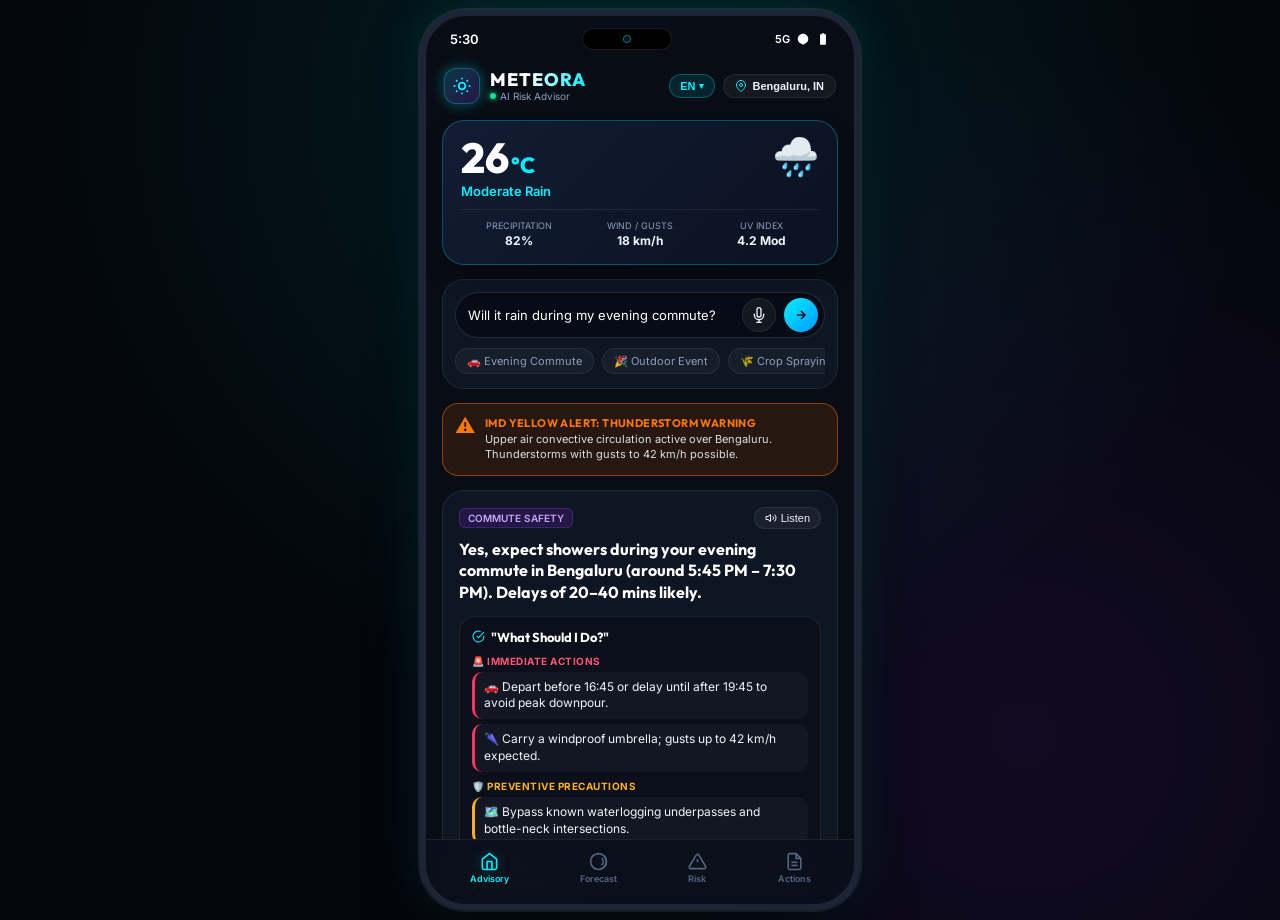
==== mobile/index.html @ ac431d8a "Initial project upload" ====
<!DOCTYPE html>
<html lang="en">
<head>
  <meta charset="UTF-8">
  <meta name="viewport" content="width=device-width, initial-scale=1.0, maximum-scale=1.0, user-scalable=no, viewport-fit=cover">
  <title>METEORA — Mobile AI Weather Advisor</title>
  <meta name="description" content="Dedicated mobile AI weather risk and advisory application with multi-language support.">
  <meta name="theme-color" content="#080c14">
  <meta name="apple-mobile-web-app-capable" content="yes">
  <meta name="apple-mobile-web-app-status-bar-style" content="black-translucent">
  <link rel="manifest" href="./manifest.json">
  <link rel="preconnect" href="https://fonts.googleapis.com">
  <link rel="preconnect" href="https://fonts.gstatic.com" crossorigin>
  <link href="https://fonts.googleapis.com/css2?family=Inter:wght@400;500;600;700&family=JetBrains+Mono:wght@400;500&family=Outfit:wght@500;600;700;800&display=swap" rel="stylesheet">
  <link rel="stylesheet" href="./css/style.css">
</head>
<body>

  <!-- Mobile Smartphone Viewport -->
  <div class="mobile-app-shell">

    <!-- Top Status Bar & Dynamic Island -->
    <div class="mobile-status-bar">
      <span id="statusClock">9:41</span>
      <div class="island-cutout">
        <div class="island-dot"></div>
      </div>
      <div class="status-indicators">
        <span style="font-size: 11px;">5G</span>
        <svg width="14" height="14" viewBox="0 0 24 24" fill="currentColor">
          <path d="M12 3c-4.97 0-9 4.03-9 9 0 2.12.74 4.07 1.97 5.61L12 22l7.03-4.39C20.26 16.07 21 14.12 21 12c0-4.97-4.03-9-9-9z"/>
        </svg>
        <svg width="14" height="14" viewBox="0 0 24 24" fill="currentColor">
          <path d="M17 4h-3V2h-4v2H7v18h10V4z"/>
        </svg>
      </div>
    </div>

    <!-- Mobile Header -->
    <header class="app-header">
      <div class="brand-wrapper">
        <div class="brand-icon">
          <svg viewBox="0 0 24 24">
            <path d="M12 2v2M12 20v2M4.93 4.93l1.41 1.41M17.66 17.66l1.41 1.41M2 12h2M20 12h2M6.34 17.66l-1.41 1.41M19.07 4.93l-1.41 1.41"/>
            <circle cx="12" cy="12" r="4"/>
          </svg>
        </div>
        <div>
          <div class="brand-name" data-i18n="appName">METEORA</div>
          <div class="brand-sub">
            <span class="status-dot"></span>
            <span data-i18n="tagline">AI Risk Advisor</span>
          </div>
        </div>
      </div>

      <div class="header-actions">
        <!-- Multi-Language Switcher Button -->
        <button class="lang-btn" id="openLangBtn" title="Change Language">
          <span id="currentLangCode">EN</span>
          <span style="font-size: 9px;">▾</span>
        </button>

        <!-- Location Pill -->
        <button class="location-pill-btn" id="openLocationBtn" title="Change Location">
          <svg width="12" height="12" viewBox="0 0 24 24" fill="none" stroke="var(--primary)" stroke-width="2">
            <path d="M21 10c0 7-9 13-9 13s-9-6-9-13a9 9 0 0 1 18 0z"></path>
            <circle cx="12" cy="10" r="3"></circle>
          </svg>
          <span class="location-title" id="locationTitle">Bengaluru, IN</span>
        </button>
      </div>
    </header>

    <!-- Scrollable Mobile App Views -->
    <main class="app-scroll-view" id="scrollView">

      <!-- Hero Weather Overview Card -->
      <section class="weather-hero-card" id="forecastSection">
        <div class="hero-main-row">
          <div>
            <div class="hero-temp-number">
              <span id="heroTemp">26</span><span class="temp-unit">°C</span>
            </div>
            <div class="hero-condition-lbl">
              <span id="heroCondition">Partly Cloudy</span>
            </div>
          </div>
          <div class="hero-icon-box" id="heroIcon">⛅</div>
        </div>

        <div class="hero-stat-grid">
          <div class="hero-stat">
            <span class="h-stat-lbl" data-i18n="rainProb">Precipitation</span>
            <span class="h-stat-val" id="statRain">70%</span>
          </div>
          <div class="hero-stat">
            <span class="h-stat-lbl" data-i18n="windGusts">Wind / Gusts</span>
            <span class="h-stat-val" id="statWind">18 km/h</span>
          </div>
          <div class="hero-stat">
            <span class="h-stat-lbl" data-i18n="uvIndex">UV Index</span>
            <span class="h-stat-val" id="statUV">4.2 Mod</span>
          </div>
        </div>
      </section>

      <!-- Voice & Text Question Input Card -->
      <section class="query-card">
        <div class="input-capsule">
          <input 
            type="text" 
            id="queryInput" 
            class="capsule-input" 
            placeholder="Ask weather question..." 
            data-i18n-placeholder="inputPlaceholder"
            value="Will it rain during my evening commute?"
          />

          <!-- Voice Mic Button (Web Speech API) -->
          <button class="voice-trigger-btn" id="voiceBtn" title="Voice Input">
            <svg width="16" height="16" viewBox="0 0 24 24" fill="none" stroke="currentColor" stroke-width="2">
              <path d="M12 1a3 3 0 0 0-3 3v8a3 3 0 0 0 6 0V4a3 3 0 0 0-3-3z"></path>
              <path d="M19 10v2a7 7 0 0 1-14 0v-2"></path>
              <line x1="12" y1="19" x2="12" y2="23"></line>
              <line x1="8" y1="23" x2="16" y2="23"></line>
            </svg>
          </button>

          <!-- Submit Button -->
          <button class="send-trigger-btn" id="sendBtn" title="Send">
            <svg width="14" height="14" viewBox="0 0 24 24" fill="none" stroke="currentColor" stroke-width="2.5">
              <line x1="5" y1="12" x2="19" y2="12"></line>
              <polyline points="12 5 19 12 12 19"></polyline>
            </svg>
          </button>
        </div>

        <!-- Voice Listening Waveform -->
        <div class="listening-bar" id="listenBar">
          <span style="font-size: 10px; font-weight: 700; color: var(--accent-red); margin-right: 6px;">LISTENING...</span>
          <div class="wave-bar"></div>
          <div class="wave-bar"></div>
          <div class="wave-bar"></div>
          <div class="wave-bar"></div>
        </div>

        <!-- Horizontal Preset Scenario Pills -->
        <div class="scenario-scroll-row">
          <div class="s-pill" data-query="Will it rain during my evening commute?">🚗 Evening Commute</div>
          <div class="s-pill" data-query="Can I hold an outdoor wedding reception tonight?">🎉 Outdoor Event</div>
          <div class="s-pill" data-query="Is it safe to spray pesticide on crops today?">🌾 Crop Spraying</div>
          <div class="s-pill" data-query="Severe weather warning active for my area?">⚡ Storm Warning</div>
          <div class="s-pill" data-query="Is UV index safe for an afternoon run?">⚽ Sports & UV</div>
        </div>
      </section>

      <!-- IMD Warning Notification Card -->
      <section class="alert-card alert-yellow" id="alertCard">
        <div class="alert-icon-sign">⚠️</div>
        <div>
          <div class="alert-main-title" id="alertTitle">IMD YELLOW ALERT: THUNDERSTORM WARNING</div>
          <div class="alert-sub-body" id="alertText">Scattered convective precipitation with gusty surface winds expected during peak transit hours.</div>
        </div>
      </section>

      <!-- AI Advisory & "What Should I Do?" Action Matrix -->
      <section class="advisory-box" id="advisorySection">
        <div class="advisory-meta-row">
          <span class="intent-chip" id="intentBadge">Commute Safety</span>
          <button class="audio-listen-btn" id="audioBtn">
            <svg width="12" height="12" viewBox="0 0 24 24" fill="none" stroke="currentColor" stroke-width="2">
              <polygon points="11 5 6 9 2 9 2 15 6 15 11 19 11 5"></polygon>
              <path d="M19.07 4.93a10 10 0 0 1 0 14.14M15.54 8.46a5 5 0 0 1 0 7.07"></path>
            </svg>
            <span id="audioBtnText" data-i18n="listen">Listen</span>
          </button>
        </div>

        <h2 class="direct-answer-text" id="directAnswer">
          Yes, expect showers during your evening commute (5:45 PM – 7:30 PM). Waterlogging likely on major arterial routes.
        </h2>

        <!-- Action Matrix -->
        <div class="matrix-container" id="actionsSection">
          <div class="matrix-header">
            <svg width="13" height="13" viewBox="0 0 24 24" fill="none" stroke="var(--primary)" stroke-width="2">
              <path d="M22 11.08V12a10 10 0 1 1-5.93-9.14"></path>
              <polyline points="22 4 12 14.01 9 11.01"></polyline>
            </svg>
            <span data-i18n="whatShouldIDo">"What Should I Do?"</span>
          </div>

          <!-- Immediate -->
          <div>
            <div class="group-title gt-imm" data-i18n="immediateActions">🚨 Immediate Actions</div>
            <div id="immList">
              <div class="action-row imm">🚗 Depart before 16:45 or after 19:45 to avoid peak downpour.</div>
              <div class="action-row imm">🌂 Carry a sturdy windproof umbrella.</div>
            </div>
          </div>

          <!-- Preventive -->
          <div style="margin-top: 8px;">
            <div class="group-title gt-prev" data-i18n="preventiveActions">🛡️ Preventive Precautions</div>
            <div id="prevList">
              <div class="action-row prev">🔋 Keep phone charged in case of heavy traffic gridlock.</div>
              <div class="action-row prev">🗺️ Avoid low-elevation underpass bottlenecks.</div>
            </div>
          </div>

          <!-- Best Windows -->
          <div style="margin-top: 8px;">
            <div class="group-title gt-win" data-i18n="optimalWindows">⏱️ Optimal Windows</div>
            <div id="winList">
              <div class="action-row win">☀️ Safest travel window: Current time until 16:45.</div>
            </div>
          </div>
        </div>
      </section>

      <!-- Risk Score Analysis Card -->
      <section class="risk-box" id="riskSection">
        <div class="box-title">
          <span data-i18n="riskAnalysis">Multi-Factor Risk Analysis</span>
          <span style="font-family: var(--font-mono); font-size: 10px; color: var(--text-dim);">POSTGRESQL SYNC</span>
        </div>

        <div class="risk-row-visual">
          <div class="gauge-sm">
            <svg class="gauge-svg-circle" viewBox="0 0 90 90">
              <circle class="gauge-track" cx="45" cy="45" r="37"></circle>
              <circle id="riskBarCircle" class="gauge-bar" cx="45" cy="45" r="37"></circle>
            </svg>
            <div class="gauge-inner-content">
              <div class="gauge-number" id="riskDigit">58</div>
              <div style="font-size: 9px; color: var(--text-dim);">/100</div>
            </div>
          </div>

          <div>
            <div class="risk-tag moderate" id="riskBadge">MODERATE RISK</div>
            <p class="risk-tag-text">
              Commute friction and localized water hazards expected. High traffic delay impact.
            </p>
          </div>
        </div>
      </section>

      <!-- Hourly Forecast Swiper Strip -->
      <section class="hourly-box">
        <div class="box-title">
          <span data-i18n="hourlyOutlook">Next 8 Hours Outlook</span>
          <span style="font-size: 10px; color: var(--primary);">Open-Meteo Sync</span>
        </div>

        <div class="hourly-swiper" id="hourlySwiper">
          <!-- Dynamically populated -->
        </div>
      </section>

      <!-- Smart Follow-up Inquiries -->
      <section class="followups-box">
        <div class="f-title">
          <svg width="12" height="12" viewBox="0 0 24 24" fill="none" stroke="currentColor" stroke-width="2">
            <circle cx="12" cy="12" r="10"></circle>
            <path d="M9.09 9a3 3 0 0 1 5.83 1c0 2-3 3-3 3"></path>
            <line x1="12" y1="17" x2="12.01" y2="17"></line>
          </svg>
          <span data-i18n="followUpTitle">Smart Follow-up Inquiries:</span>
        </div>
        <div id="followUpsList">
          <!-- Dynamically populated -->
        </div>
      </section>

    </main>

    <!-- Mobile Bottom Navigation Bar -->
    <nav class="app-bottom-bar">
      <div class="b-tab active" data-target="advisorySection">
        <svg viewBox="0 0 24 24"><path d="M3 9l9-7 9 7v11a2 2 0 0 1-2 2H5a2 2 0 0 1-2-2z"/><polyline points="9 22 9 12 15 12 15 22"/></svg>
        <span data-i18n="tabAdvisory">Advisory</span>
      </div>
      <div class="b-tab" data-target="forecastSection">
        <svg viewBox="0 0 24 24"><circle cx="12" cy="12" r="10"/><path d="M16.2 7.8c2.3 2.3 2.3 6.1 0 8.5"/><path d="M19.1 4.9c3.9 3.9 3.9 10.2 0 14.1"/></svg>
        <span data-i18n="tabForecast">Forecast</span>
      </div>
      <div class="b-tab" data-target="riskSection">
        <svg viewBox="0 0 24 24"><path d="M10.29 3.86L1.82 18a2 2 0 0 0 1.71 3h16.94a2 2 0 0 0 1.71-3L13.71 3.86a2 2 0 0 0-3.42 0z"/><line x1="12" y1="9" x2="12" y2="13"/><line x1="12" y1="17" x2="12.01" y2="17"/></svg>
        <span data-i18n="tabRisk">Risk</span>
      </div>
      <div class="b-tab" data-target="actionsSection">
        <svg viewBox="0 0 24 24"><path d="M14 2H6a2 2 0 0 0-2 2v16a2 2 0 0 0 2 2h12a2 2 0 0 0 2-2V8z"/><polyline points="14 2 14 8 20 8"/><line x1="16" y1="13" x2="8" y2="13"/><line x1="16" y1="17" x2="8" y2="17"/></svg>
        <span data-i18n="tabActions">Actions</span>
      </div>
    </nav>

    <!-- Location Bottom Sheet Modal -->
    <div class="sheet-overlay" id="locationSheet">
      <div class="sheet-modal">
        <div class="sheet-pull-bar"></div>
        <div class="sheet-header-line">
          <span class="sheet-heading" data-i18n="chooseLocation">Choose Location / GPS</span>
          <button class="sheet-close-icon" id="closeLocationBtn">&times;</button>
        </div>

        <input 
          type="text" 
          id="cityInput" 
          class="sheet-search-input" 
          placeholder="Search city (e.g. Mumbai, Tokyo, London)..."
        />

        <button id="gpsBtn" class="sheet-action-gps">
          <svg width="14" height="14" viewBox="0 0 24 24" fill="none" stroke="currentColor" stroke-width="2">
            <polygon points="3 11 22 2 13 21 11 13 3 11"></polygon>
          </svg>
          <span data-i18n="autoGps">Auto-Detect My GPS Coordinates</span>
        </button>

        <div style="font-size: 11px; color: var(--text-muted); margin-bottom: 8px; font-weight: 600;" data-i18n="popularCities">
          POPULAR CITIES:
        </div>
        <div class="sheet-grid-2col">
          <div class="sheet-choice-btn" data-lat="12.9716" data-lon="77.5946" data-name="Bengaluru, IN">Bengaluru</div>
          <div class="sheet-choice-btn" data-lat="19.0760" data-lon="72.8777" data-name="Mumbai, IN">Mumbai</div>
          <div class="sheet-choice-btn" data-lat="28.6139" data-lon="77.2090" data-name="New Delhi, IN">New Delhi</div>
          <div class="sheet-choice-btn" data-lat="13.0827" data-lon="80.2707" data-name="Chennai, IN">Chennai</div>
          <div class="sheet-choice-btn" data-lat="22.5726" data-lon="88.3639" data-name="Kolkata, IN">Kolkata</div>
          <div class="sheet-choice-btn" data-lat="17.3850" data-lon="78.4867" data-name="Hyderabad, IN">Hyderabad</div>
          <div class="sheet-choice-btn" data-lat="40.7128" data-lon="-74.0060" data-name="New York, US">New York</div>
          <div class="sheet-choice-btn" data-lat="51.5074" data-lon="-0.1278" data-name="London, UK">London</div>
          <div class="sheet-choice-btn" data-lat="35.6762" data-lon="139.6503" data-name="Tokyo, JP">Tokyo</div>
          <div class="sheet-choice-btn" data-lat="1.3521" data-lon="103.8198" data-name="Singapore, SG">Singapore</div>
        </div>
      </div>
    </div>

    <!-- Multi-Language Bottom Sheet Modal -->
    <div class="sheet-overlay" id="languageSheet">
      <div class="sheet-modal">
        <div class="sheet-pull-bar"></div>
        <div class="sheet-header-line">
          <span class="sheet-heading" data-i18n="changeLanguage">Select Language</span>
          <button class="sheet-close-icon" id="closeLangBtn">&times;</button>
        </div>

        <div class="sheet-grid-2col" id="langGrid">
          <div class="sheet-choice-btn" data-lang="en">English (English)</div>
          <div class="sheet-choice-btn" data-lang="hi">हिन्दी (Hindi)</div>
          <div class="sheet-choice-btn" data-lang="ta">தமிழ் (Tamil)</div>
          <div class="sheet-choice-btn" data-lang="te">తెలుగు (Telugu)</div>
          <div class="sheet-choice-btn" data-lang="kn">ಕನ್ನಡ (Kannada)</div>
          <div class="sheet-choice-btn" data-lang="bn">বাংলা (Bengali)</div>
          <div class="sheet-choice-btn" data-lang="es">Español (Spanish)</div>
        </div>
      </div>
    </div>

  </div>

  <!-- Scripts: Modular Architecture -->
  <script src="./js/i18n.js"></script>
  <script src="./js/api.js"></script>
  <script src="./js/app.js"></script>
</body>
</html>
---- mobile/css/style.css ----
:root {
  --bg-dark: #080c14;
  --bg-card: rgba(16, 24, 40, 0.82);
  --bg-card-hover: rgba(22, 33, 56, 0.92);
  --border-subtle: rgba(255, 255, 255, 0.08);
  --border-accent: rgba(0, 240, 255, 0.28);
  --primary: #00f0ff;
  --primary-glow: rgba(0, 240, 255, 0.35);
  --accent-green: #00e699;
  --accent-yellow: #ffb020;
  --accent-orange: #ff7700;
  --accent-red: #ff3366;
  --text-main: #f0f4fc;
  --text-muted: #8c9eb9;
  --text-dim: #546684;
  --font-display: 'Outfit', -apple-system, BlinkMacSystemFont, sans-serif;
  --font-body: 'Inter', -apple-system, BlinkMacSystemFont, sans-serif;
  --font-mono: 'JetBrains Mono', monospace;
  --radius-sm: 10px;
  --radius-md: 16px;
  --radius-lg: 22px;
  --radius-xl: 30px;
  --app-max-width: 440px;
}

* {
  box-sizing: border-box;
  margin: 0;
  padding: 0;
  -webkit-tap-highlight-color: transparent;
}

body {
  background-color: #03060b;
  background-image: 
    radial-gradient(circle at 50% 12%, rgba(0, 240, 255, 0.1) 0%, transparent 60%),
    radial-gradient(circle at 80% 80%, rgba(121, 40, 202, 0.12) 0%, transparent 55%);
  color: var(--text-main);
  font-family: var(--font-body);
  min-height: 100vh;
  display: flex;
  justify-content: center;
  align-items: center;
  overflow-x: hidden;
  padding: 10px 0;
}

@media (max-width: 480px) {
  body {
    padding: 0;
    background: var(--bg-dark);
  }
}

/* Mobile Smartphone Container */
.mobile-app-shell {
  width: 100%;
  max-width: var(--app-max-width);
  height: 100vh;
  max-height: 920px;
  background: var(--bg-dark);
  border-radius: 46px;
  border: 6px solid #1c2436;
  box-shadow: 
    0 0 0 2px rgba(255, 255, 255, 0.08),
    0 25px 60px -10px rgba(0, 0, 0, 0.85),
    0 0 45px rgba(0, 240, 255, 0.14);
  display: flex;
  flex-direction: column;
  position: relative;
  overflow: hidden;
}

@media (max-width: 480px) {
  .mobile-app-shell {
    max-width: 100%;
    height: 100vh;
    max-height: 100vh;
    border-radius: 0;
    border: none;
    box-shadow: none;
  }
}

/* Status Bar & Dynamic Island */
.mobile-status-bar {
  display: flex;
  justify-content: space-between;
  align-items: center;
  padding: 12px 24px 8px;
  font-size: 13px;
  font-weight: 600;
  color: #fff;
  z-index: 10;
  user-select: none;
}

.island-cutout {
  width: 90px;
  height: 22px;
  background: #000;
  border-radius: 14px;
  border: 1px solid rgba(255, 255, 255, 0.1);
  display: flex;
  align-items: center;
  justify-content: center;
  gap: 6px;
}

.island-dot {
  width: 8px;
  height: 8px;
  background: #0a1120;
  border-radius: 50%;
  border: 1px solid rgba(0, 240, 255, 0.4);
}

.status-indicators {
  display: flex;
  align-items: center;
  gap: 6px;
}

/* App Header */
.app-header {
  display: flex;
  justify-content: space-between;
  align-items: center;
  padding: 10px 18px 12px;
  z-index: 9;
}

.brand-wrapper {
  display: flex;
  align-items: center;
  gap: 10px;
}

.brand-icon {
  width: 36px;
  height: 36px;
  border-radius: 12px;
  background: linear-gradient(135deg, rgba(0, 240, 255, 0.2), rgba(121, 40, 202, 0.3));
  border: 1px solid var(--border-accent);
  display: flex;
  align-items: center;
  justify-content: center;
  box-shadow: 0 0 14px var(--primary-glow);
}

.brand-icon svg {
  width: 20px;
  height: 20px;
  stroke: var(--primary);
  fill: none;
  stroke-width: 2.2;
}

.brand-name {
  font-family: var(--font-display);
  font-size: 18px;
  font-weight: 800;
  letter-spacing: 1px;
  background: linear-gradient(100deg, #ffffff 40%, var(--primary) 100%);
  -webkit-background-clip: text;
  -webkit-text-fill-color: transparent;
  line-height: 1.1;
}

.brand-sub {
  font-size: 10px;
  color: var(--text-muted);
  display: flex;
  align-items: center;
  gap: 4px;
}

.status-dot {
  width: 6px;
  height: 6px;
  border-radius: 50%;
  background: var(--accent-green);
  box-shadow: 0 0 6px var(--accent-green);
}

.header-actions {
  display: flex;
  align-items: center;
  gap: 8px;
}

/* Language Switcher Button */
.lang-btn {
  display: flex;
  align-items: center;
  gap: 4px;
  background: rgba(0, 240, 255, 0.1);
  border: 1px solid var(--border-accent);
  color: var(--primary);
  border-radius: 18px;
  padding: 5px 10px;
  font-size: 11px;
  font-weight: 700;
  cursor: pointer;
}

.lang-btn:active {
  transform: scale(0.95);
}

/* Location Pill */
.location-pill-btn {
  display: flex;
  align-items: center;
  gap: 5px;
  background: rgba(255, 255, 255, 0.05);
  border: 1px solid var(--border-subtle);
  border-radius: 18px;
  padding: 5px 11px;
  cursor: pointer;
  transition: all 0.2s ease;
}

.location-pill-btn:active {
  transform: scale(0.95);
  background: rgba(0, 240, 255, 0.15);
}

.location-title {
  font-size: 11px;
  font-weight: 600;
  color: var(--text-main);
  max-width: 95px;
  white-space: nowrap;
  overflow: hidden;
  text-overflow: ellipsis;
}

/* Scrollable Body */
.app-scroll-view {
  flex: 1;
  overflow-y: auto;
  overflow-x: hidden;
  padding: 4px 16px 85px;
  scroll-behavior: smooth;
  -webkit-overflow-scrolling: touch;
}

.app-scroll-view::-webkit-scrollbar {
  display: none;
}

/* Weather Snapshot Hero */
.weather-hero-card {
  background: linear-gradient(135deg, rgba(20, 31, 55, 0.88) 0%, rgba(11, 18, 34, 0.96) 100%);
  border: 1px solid var(--border-accent);
  border-radius: var(--radius-lg);
  padding: 16px 18px;
  margin-bottom: 14px;
  position: relative;
  overflow: hidden;
  box-shadow: 0 10px 25px -8px rgba(0, 0, 0, 0.6);
}

.hero-main-row {
  display: flex;
  justify-content: space-between;
  align-items: flex-start;
  margin-bottom: 10px;
}

.hero-temp-number {
  font-family: var(--font-display);
  font-size: 42px;
  font-weight: 800;
  line-height: 1;
  color: #fff;
  display: flex;
  align-items: baseline;
  gap: 2px;
}

.temp-unit {
  font-size: 22px;
  color: var(--primary);
}

.hero-condition-lbl {
  font-size: 13px;
  font-weight: 600;
  color: var(--primary);
  margin-top: 4px;
  display: flex;
  align-items: center;
  gap: 5px;
}

.hero-icon-box {
  font-size: 38px;
  line-height: 1;
}

.hero-stat-grid {
  display: grid;
  grid-template-columns: repeat(3, 1fr);
  gap: 6px;
  border-top: 1px solid var(--border-subtle);
  padding-top: 10px;
}

.hero-stat {
  display: flex;
  flex-direction: column;
  align-items: center;
  text-align: center;
}

.h-stat-lbl {
  font-size: 9px;
  color: var(--text-muted);
  text-transform: uppercase;
}

.h-stat-val {
  font-size: 12px;
  font-weight: 700;
  color: var(--text-main);
  margin-top: 2px;
}

/* Question Input Card */
.query-card {
  background: var(--bg-card);
  border: 1px solid var(--border-subtle);
  border-radius: var(--radius-lg);
  padding: 12px;
  margin-bottom: 14px;
}

.input-capsule {
  display: flex;
  align-items: center;
  gap: 8px;
  background: rgba(7, 11, 20, 0.9);
  border: 1px solid rgba(255, 255, 255, 0.12);
  border-radius: 24px;
  padding: 5px 6px 5px 12px;
  transition: all 0.25s ease;
}

.input-capsule:focus-within {
  border-color: var(--primary);
  box-shadow: 0 0 16px var(--primary-glow);
}

.capsule-input {
  flex: 1;
  background: transparent;
  border: none;
  outline: none;
  color: #fff;
  font-size: 13px;
  font-family: var(--font-body);
}

.capsule-input::placeholder {
  color: var(--text-dim);
}

.voice-trigger-btn {
  width: 34px;
  height: 34px;
  border-radius: 50%;
  background: rgba(255, 255, 255, 0.05);
  border: 1px solid var(--border-subtle);
  color: var(--text-main);
  display: flex;
  align-items: center;
  justify-content: center;
  cursor: pointer;
  flex-shrink: 0;
  transition: all 0.2s ease;
}

.voice-trigger-btn:active {
  transform: scale(0.92);
}

.voice-trigger-btn.recording {
  background: rgba(255, 51, 102, 0.2);
  border-color: var(--accent-red);
  color: var(--accent-red);
  animation: pulse-red 1.2s infinite;
}

@keyframes pulse-red {
  0% { box-shadow: 0 0 0 0 rgba(255, 51, 102, 0.7); }
  70% { box-shadow: 0 0 0 10px rgba(255, 51, 102, 0); }
  100% { box-shadow: 0 0 0 0 rgba(255, 51, 102, 0); }
}

.send-trigger-btn {
  width: 34px;
  height: 34px;
  border-radius: 50%;
  background: linear-gradient(135deg, var(--primary) 0%, #0099ff 100%);
  border: none;
  color: #050b14;
  display: flex;
  align-items: center;
  justify-content: center;
  cursor: pointer;
  flex-shrink: 0;
}

.send-trigger-btn:active {
  transform: scale(0.92);
}

.listening-bar {
  display: none;
  align-items: center;
  justify-content: center;
  gap: 4px;
  margin-top: 8px;
  padding: 6px;
  background: rgba(255, 51, 102, 0.1);
  border-radius: var(--radius-sm);
  border: 1px dashed rgba(255, 51, 102, 0.3);
}

.listening-bar.active {
  display: flex;
}

.wave-bar {
  width: 3px;
  height: 12px;
  background: var(--accent-red);
  border-radius: 2px;
  animation: wave 0.7s infinite alternate ease-in-out;
}

.wave-bar:nth-child(2) { animation-delay: 0.15s; height: 18px; }
.wave-bar:nth-child(3) { animation-delay: 0.3s; height: 14px; }
.wave-bar:nth-child(4) { animation-delay: 0.45s; height: 20px; }

@keyframes wave {
  0% { transform: scaleY(0.4); }
  100% { transform: scaleY(1.3); }
}

/* Horizontal Scenario Pills */
.scenario-scroll-row {
  display: flex;
  gap: 8px;
  overflow-x: auto;
  margin-top: 10px;
  padding-bottom: 2px;
}

.scenario-scroll-row::-webkit-scrollbar {
  display: none;
}

.s-pill {
  flex: 0 0 auto;
  background: rgba(255, 255, 255, 0.04);
  border: 1px solid var(--border-subtle);
  border-radius: 16px;
  padding: 5px 11px;
  font-size: 11px;
  color: var(--text-muted);
  cursor: pointer;
  white-space: nowrap;
}

.s-pill:active {
  background: rgba(0, 240, 255, 0.15);
  border-color: var(--primary);
  color: #fff;
}

/* Alert Notification Card */
.alert-card {
  display: flex;
  align-items: flex-start;
  gap: 10px;
  padding: 12px;
  border-radius: var(--radius-md);
  margin-bottom: 14px;
  border: 1px solid transparent;
}

.alert-card.alert-green {
  background: rgba(0, 230, 153, 0.08);
  border-color: rgba(0, 230, 153, 0.3);
  color: var(--accent-green);
}

.alert-card.alert-yellow {
  background: rgba(255, 176, 32, 0.1);
  border-color: rgba(255, 176, 32, 0.35);
  color: var(--accent-yellow);
}

.alert-card.alert-orange {
  background: rgba(255, 119, 0, 0.12);
  border-color: rgba(255, 119, 0, 0.45);
  color: var(--accent-orange);
}

.alert-card.alert-red {
  background: rgba(255, 51, 102, 0.15);
  border-color: rgba(255, 51, 102, 0.55);
  color: var(--accent-red);
}

.alert-icon-sign {
  font-size: 20px;
  line-height: 1;
  flex-shrink: 0;
}

.alert-main-title {
  font-family: var(--font-display);
  font-weight: 700;
  font-size: 11px;
  text-transform: uppercase;
  letter-spacing: 0.4px;
  margin-bottom: 2px;
}

.alert-sub-body {
  font-size: 11px;
  color: var(--text-main);
  opacity: 0.9;
  line-height: 1.4;
}

/* Advisory & Actions Card */
.advisory-box {
  background: var(--bg-card);
  border: 1px solid var(--border-subtle);
  border-radius: var(--radius-lg);
  padding: 16px;
  margin-bottom: 14px;
}

.advisory-meta-row {
  display: flex;
  justify-content: space-between;
  align-items: center;
  margin-bottom: 10px;
}

.intent-chip {
  background: rgba(121, 40, 202, 0.2);
  border: 1px solid rgba(121, 40, 202, 0.4);
  color: #caa5ff;
  padding: 3px 8px;
  border-radius: 6px;
  font-size: 10px;
  font-weight: 600;
  text-transform: uppercase;
}

.audio-listen-btn {
  display: flex;
  align-items: center;
  gap: 4px;
  background: rgba(255, 255, 255, 0.05);
  border: 1px solid var(--border-subtle);
  border-radius: 14px;
  padding: 4px 10px;
  font-size: 11px;
  color: var(--text-main);
  cursor: pointer;
}

.audio-listen-btn.playing {
  background: rgba(0, 230, 153, 0.2);
  border-color: var(--accent-green);
  color: var(--accent-green);
}

.direct-answer-text {
  font-family: var(--font-display);
  font-size: 16px;
  font-weight: 700;
  line-height: 1.35;
  color: #fff;
  margin-bottom: 6px;
}

.direct-expl-text {
  font-size: 12px;
  color: var(--text-muted);
  line-height: 1.5;
}

/* Action Matrix */
.matrix-container {
  background: rgba(0, 0, 0, 0.25);
  border: 1px solid var(--border-subtle);
  border-radius: var(--radius-md);
  padding: 12px;
  margin-top: 12px;
}

.matrix-header {
  font-family: var(--font-display);
  font-size: 13px;
  font-weight: 700;
  color: #fff;
  display: flex;
  align-items: center;
  gap: 6px;
  margin-bottom: 10px;
}

.group-title {
  font-size: 10px;
  font-weight: 700;
  text-transform: uppercase;
  letter-spacing: 0.5px;
  margin-bottom: 5px;
}

.gt-imm { color: #ff5577; }
.gt-prev { color: var(--accent-yellow); }
.gt-win { color: var(--primary); }

.action-row {
  background: rgba(255, 255, 255, 0.03);
  padding: 7px 9px;
  border-radius: var(--radius-sm);
  border-left: 3px solid var(--primary);
  font-size: 12px;
  color: var(--text-main);
  margin-bottom: 5px;
  line-height: 1.4;
}

.action-row.imm { border-left-color: var(--accent-red); }
.action-row.prev { border-left-color: var(--accent-yellow); }
.action-row.win { border-left-color: var(--primary); }

/* Risk Gauge Section */
.risk-box {
  background: var(--bg-card);
  border: 1px solid var(--border-subtle);
  border-radius: var(--radius-lg);
  padding: 14px;
  margin-bottom: 14px;
}

.box-title {
  font-family: var(--font-display);
  font-size: 13px;
  font-weight: 700;
  color: #fff;
  display: flex;
  justify-content: space-between;
  align-items: center;
  margin-bottom: 10px;
}

.risk-row-visual {
  display: flex;
  align-items: center;
  gap: 14px;
  margin-bottom: 12px;
}

.gauge-sm {
  position: relative;
  width: 76px;
  height: 76px;
  flex-shrink: 0;
}

.gauge-svg-circle {
  width: 100%;
  height: 100%;
  transform: rotate(-90deg);
}

.gauge-track {
  fill: none;
  stroke: rgba(255, 255, 255, 0.08);
  stroke-width: 8;
}

.gauge-bar {
  fill: none;
  stroke: var(--accent-yellow);
  stroke-width: 8;
  stroke-linecap: round;
  stroke-dasharray: 232;
  stroke-dashoffset: 110;
  transition: stroke-dashoffset 0.8s ease, stroke 0.4s ease;
}

.gauge-inner-content {
  position: absolute;
  top: 50%;
  left: 50%;
  transform: translate(-50%, -50%);
  text-align: center;
}

.gauge-number {
  font-family: var(--font-display);
  font-size: 19px;
  font-weight: 800;
  color: #fff;
  line-height: 1;
}

.risk-tag {
  display: inline-block;
  padding: 2px 7px;
  border-radius: 4px;
  font-size: 10px;
  font-weight: 700;
  letter-spacing: 0.5px;
  margin-bottom: 3px;
}

.risk-tag.low { background: rgba(0, 230, 153, 0.15); color: var(--accent-green); }
.risk-tag.moderate { background: rgba(255, 176, 32, 0.18); color: var(--accent-yellow); }
.risk-tag.high { background: rgba(255, 119, 0, 0.2); color: var(--accent-orange); }
.risk-tag.severe { background: rgba(255, 51, 102, 0.22); color: var(--accent-red); }

.risk-tag-text {
  font-size: 11px;
  color: var(--text-muted);
  line-height: 1.35;
}

/* Hourly Forecast Swiper */
.hourly-box {
  background: var(--bg-card);
  border: 1px solid var(--border-subtle);
  border-radius: var(--radius-lg);
  padding: 14px;
  margin-bottom: 14px;
}

.hourly-swiper {
  display: flex;
  gap: 8px;
  overflow-x: auto;
  padding-top: 4px;
}

.hourly-swiper::-webkit-scrollbar {
  display: none;
}

.h-tile {
  flex: 0 0 54px;
  display: flex;
  flex-direction: column;
  align-items: center;
  padding: 7px 4px;
  background: rgba(255, 255, 255, 0.02);
  border: 1px solid var(--border-subtle);
  border-radius: var(--radius-sm);
  text-align: center;
}

.h-tile-time {
  font-size: 9px;
  color: var(--text-muted);
  font-family: var(--font-mono);
}

.h-tile-icon {
  font-size: 15px;
  margin: 3px 0;
}

.h-tile-temp {
  font-size: 12px;
  font-weight: 600;
  color: #fff;
}

.h-tile-rain {
  font-size: 8px;
  color: var(--primary);
  margin-top: 2px;
}

/* Follow Up Questions */
.followups-box {
  margin-bottom: 14px;
}

.f-title {
  font-size: 11px;
  font-weight: 600;
  color: var(--text-muted);
  margin-bottom: 6px;
  display: flex;
  align-items: center;
  gap: 4px;
}

.f-pill {
  background: rgba(0, 240, 255, 0.05);
  border: 1px solid rgba(0, 240, 255, 0.18);
  color: #9eeeff;
  padding: 7px 11px;
  border-radius: 12px;
  font-size: 11px;
  cursor: pointer;
  display: flex;
  align-items: center;
  gap: 5px;
  margin-bottom: 6px;
}

.f-pill:active {
  background: rgba(0, 240, 255, 0.15);
  color: #fff;
}

/* Bottom Navigation */
.app-bottom-bar {
  position: absolute;
  bottom: 0;
  left: 0;
  width: 100%;
  height: 65px;
  background: rgba(10, 15, 26, 0.94);
  backdrop-filter: blur(20px);
  border-top: 1px solid var(--border-subtle);
  display: flex;
  justify-content: space-around;
  align-items: center;
  padding: 0 8px 8px;
  z-index: 50;
}

.b-tab {
  display: flex;
  flex-direction: column;
  align-items: center;
  gap: 2px;
  color: var(--text-dim);
  font-size: 9px;
  font-weight: 600;
  cursor: pointer;
  padding: 6px 12px;
}

.b-tab svg {
  width: 19px;
  height: 19px;
  stroke: currentColor;
  fill: none;
  stroke-width: 2;
}

.b-tab.active {
  color: var(--primary);
}

.b-tab.active svg {
  stroke: var(--primary);
  filter: drop-shadow(0 0 6px var(--primary-glow));
}

/* Bottom Sheet Modal */
.sheet-overlay {
  position: absolute;
  top: 0;
  left: 0;
  width: 100%;
  height: 100%;
  background: rgba(0, 0, 0, 0.75);
  backdrop-filter: blur(8px);
  z-index: 100;
  display: none;
  flex-direction: column;
  justify-content: flex-end;
}

.sheet-overlay.active {
  display: flex;
}

.sheet-modal {
  background: #0d1424;
  border-top: 1px solid var(--border-accent);
  border-radius: 26px 26px 0 0;
  padding: 18px 18px 28px;
  max-height: 80vh;
  overflow-y: auto;
  animation: slide-in 0.25s cubic-bezier(0.16, 1, 0.3, 1);
}

@keyframes slide-in {
  from { transform: translateY(100%); }
  to { transform: translateY(0); }
}

.sheet-pull-bar {
  width: 36px;
  height: 4px;
  background: rgba(255, 255, 255, 0.2);
  border-radius: 2px;
  margin: 0 auto 14px;
}

.sheet-header-line {
  display: flex;
  justify-content: space-between;
  align-items: center;
  margin-bottom: 12px;
}

.sheet-heading {
  font-family: var(--font-display);
  font-size: 15px;
  font-weight: 700;
  color: #fff;
}

.sheet-close-icon {
  background: none;
  border: none;
  color: var(--text-muted);
  font-size: 20px;
  cursor: pointer;
}

.sheet-search-input {
  width: 100%;
  background: rgba(255, 255, 255, 0.04);
  border: 1px solid var(--border-subtle);
  border-radius: var(--radius-sm);
  padding: 9px 12px;
  color: #fff;
  font-size: 13px;
  margin-bottom: 12px;
  outline: none;
}

.sheet-search-input:focus {
  border-color: var(--primary);
}

.sheet-action-gps {
  width: 100%;
  background: rgba(0, 240, 255, 0.12);
  border: 1px solid var(--primary);
  color: var(--primary);
  padding: 9px;
  border-radius: var(--radius-sm);
  font-size: 12px;
  font-weight: 600;
  cursor: pointer;
  display: flex;
  align-items: center;
  justify-content: center;
  gap: 6px;
  margin-bottom: 12px;
}

.sheet-grid-2col {
  display: grid;
  grid-template-columns: 1fr 1fr;
  gap: 8px;
}

.sheet-choice-btn {
  background: rgba(255, 255, 255, 0.03);
  border: 1px solid var(--border-subtle);
  padding: 8px 10px;
  border-radius: var(--radius-sm);
  font-size: 12px;
  color: var(--text-main);
  cursor: pointer;
  text-align: center;
}

.sheet-choice-btn:active {
  background: rgba(0, 240, 255, 0.15);
  border-color: var(--primary);
}
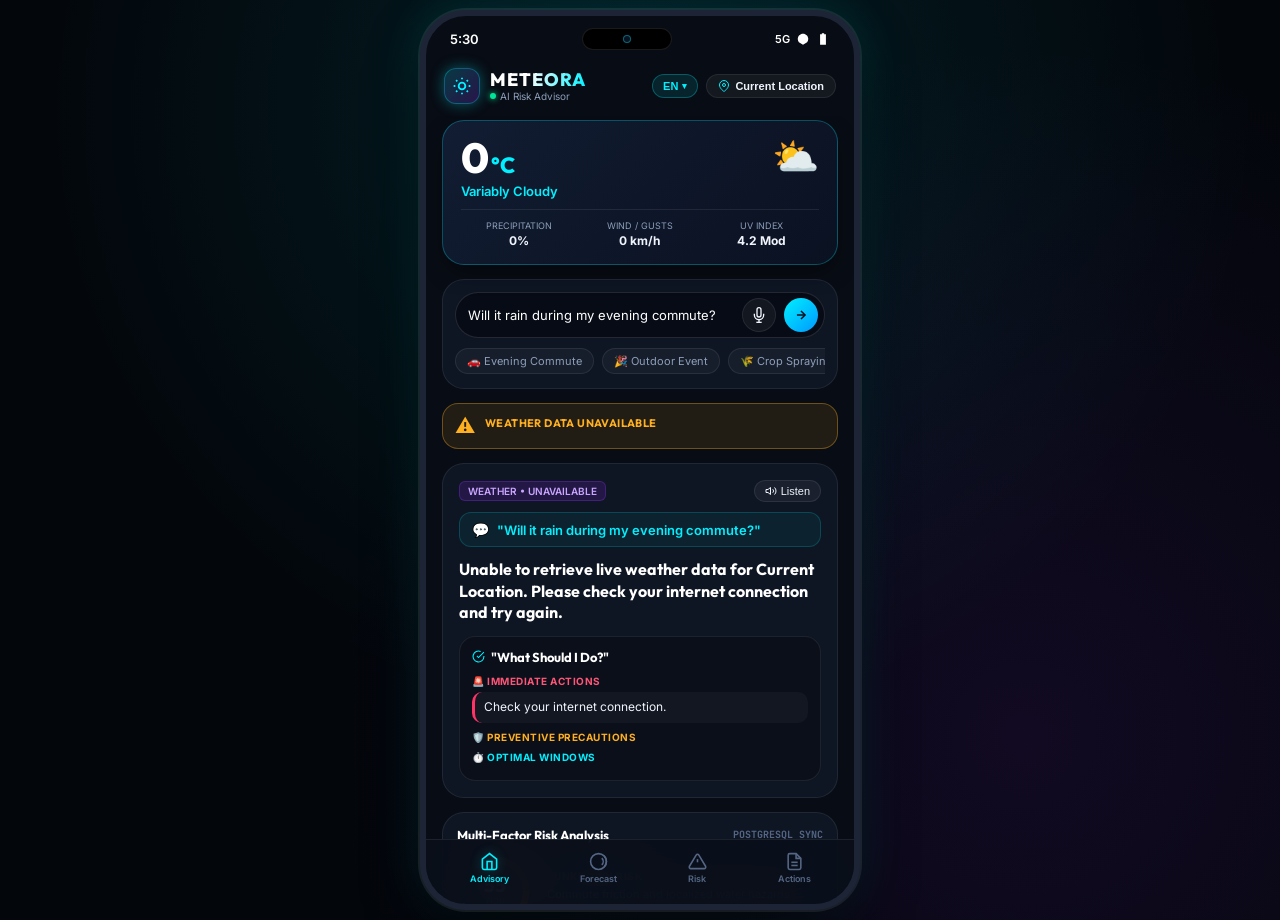
==== commit 752b5373: "Update weather app sources" ====
--- a/mobile/index.html
+++ b/mobile/index.html
@@ -67,7 +67,7 @@
             <path d="M21 10c0 7-9 13-9 13s-9-6-9-13a9 9 0 0 1 18 0z"></path>
             <circle cx="12" cy="10" r="3"></circle>
           </svg>
-          <span class="location-title" id="locationTitle">Bengaluru, IN</span>
+          <span class="location-title" id="locationTitle">Detecting...</span>
         </button>
       </div>
     </header>
@@ -145,6 +145,12 @@
           <div class="wave-bar"></div>
         </div>
 
+        <!-- Searching Weather Data Loading State Indicator -->
+        <div class="search-loading-bar" id="searchLoadingBar" style="display: none; padding: 6px 12px; margin-top: 8px; border-radius: 10px; background: rgba(0, 240, 255, 0.08); border: 1px solid rgba(0, 240, 255, 0.25); font-size: 11px; color: var(--primary); font-weight: 600; align-items: center; gap: 8px;">
+          <span style="font-size: 13px;">🔍</span>
+          <span id="searchLoadingText">Searching for verified weather data...</span>
+        </div>
+
         <!-- Horizontal Preset Scenario Pills -->
         <div class="scenario-scroll-row">
           <div class="s-pill" data-query="Will it rain during my evening commute?">🚗 Evening Commute</div>
@@ -175,6 +181,12 @@
             </svg>
             <span id="audioBtnText" data-i18n="listen">Listen</span>
           </button>
+        </div>
+
+        <!-- User Asked Question Display -->
+        <div class="user-asked-bubble" id="userQueryBubble" style="display: flex; align-items: center; gap: 8px; margin-bottom: 12px; padding: 8px 12px; border-radius: 12px; background: rgba(0, 240, 255, 0.06); border: 1px solid rgba(0, 240, 255, 0.18); font-size: 13px; color: var(--primary); font-weight: 600;">
+          <span style="font-size: 14px;">💬</span>
+          <span id="userQueryText">Will it rain during my evening commute?</span>
         </div>
 
         <h2 class="direct-answer-text" id="directAnswer">
